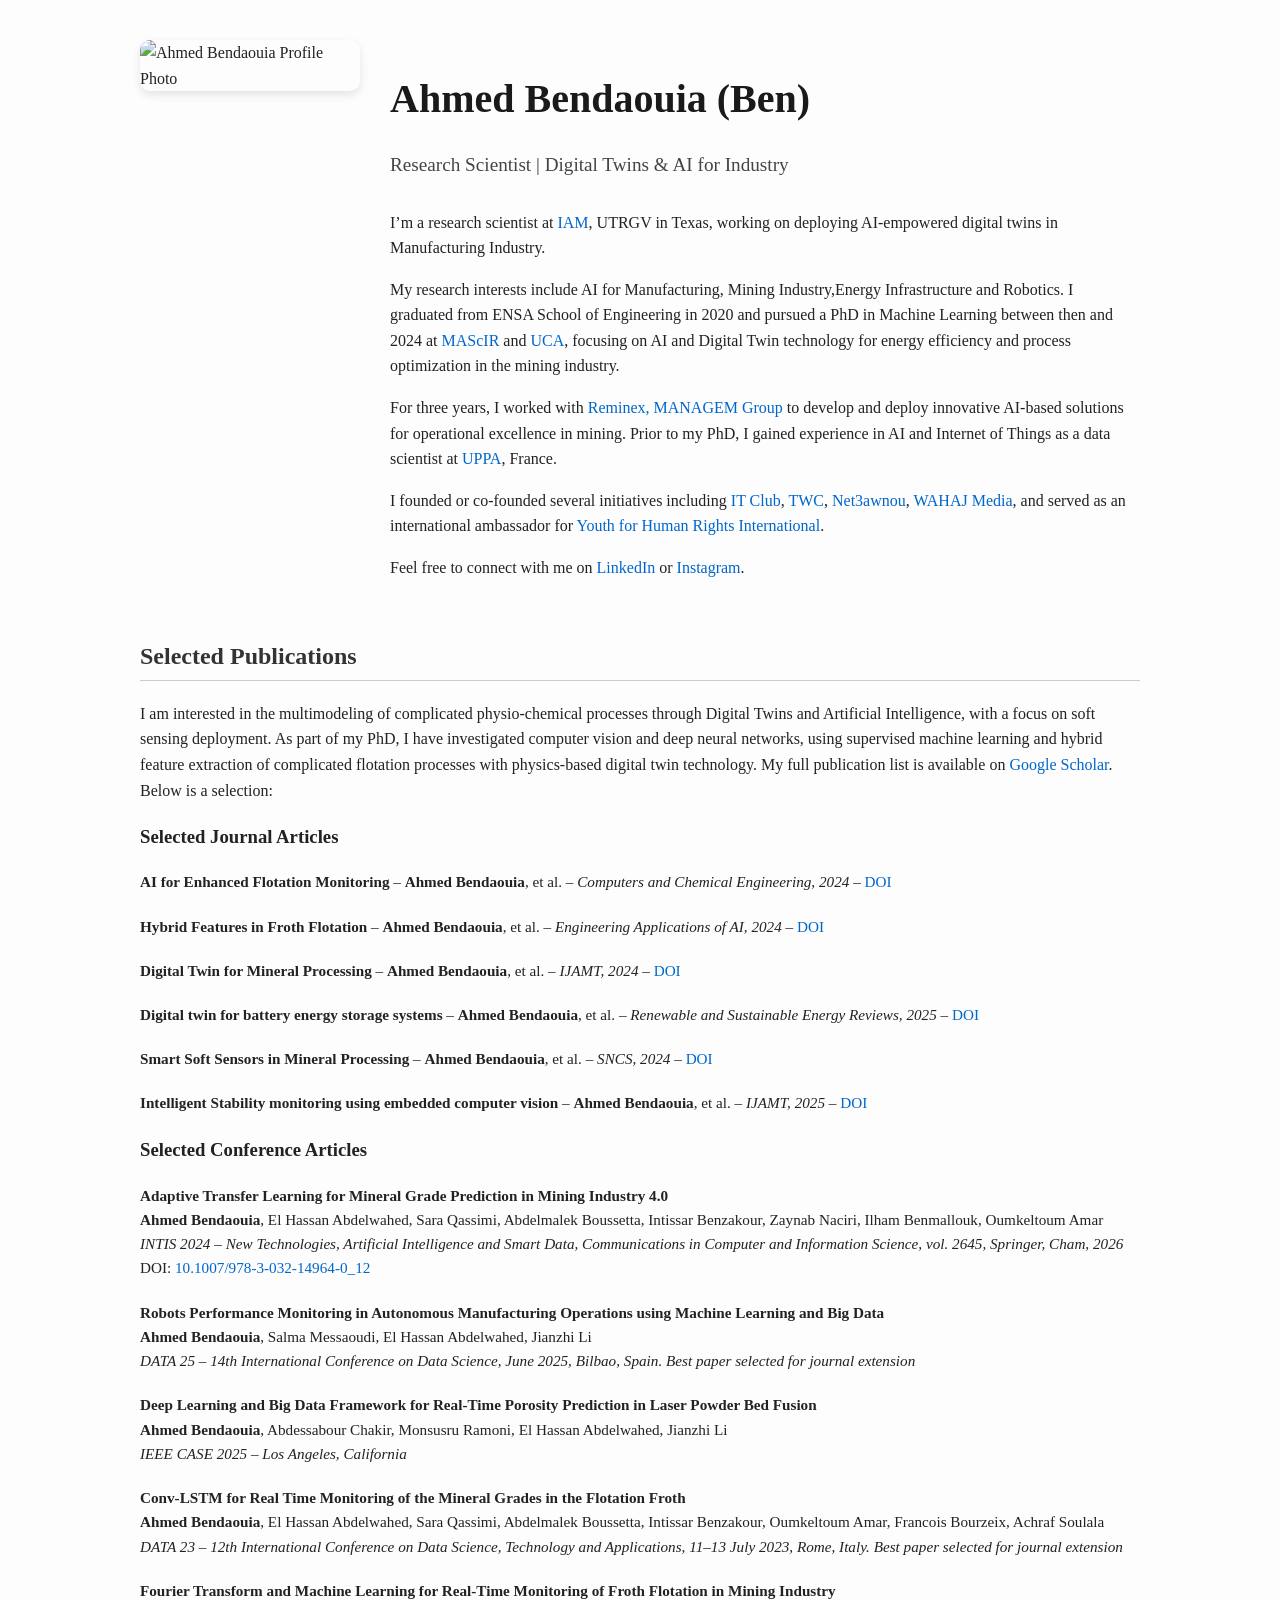
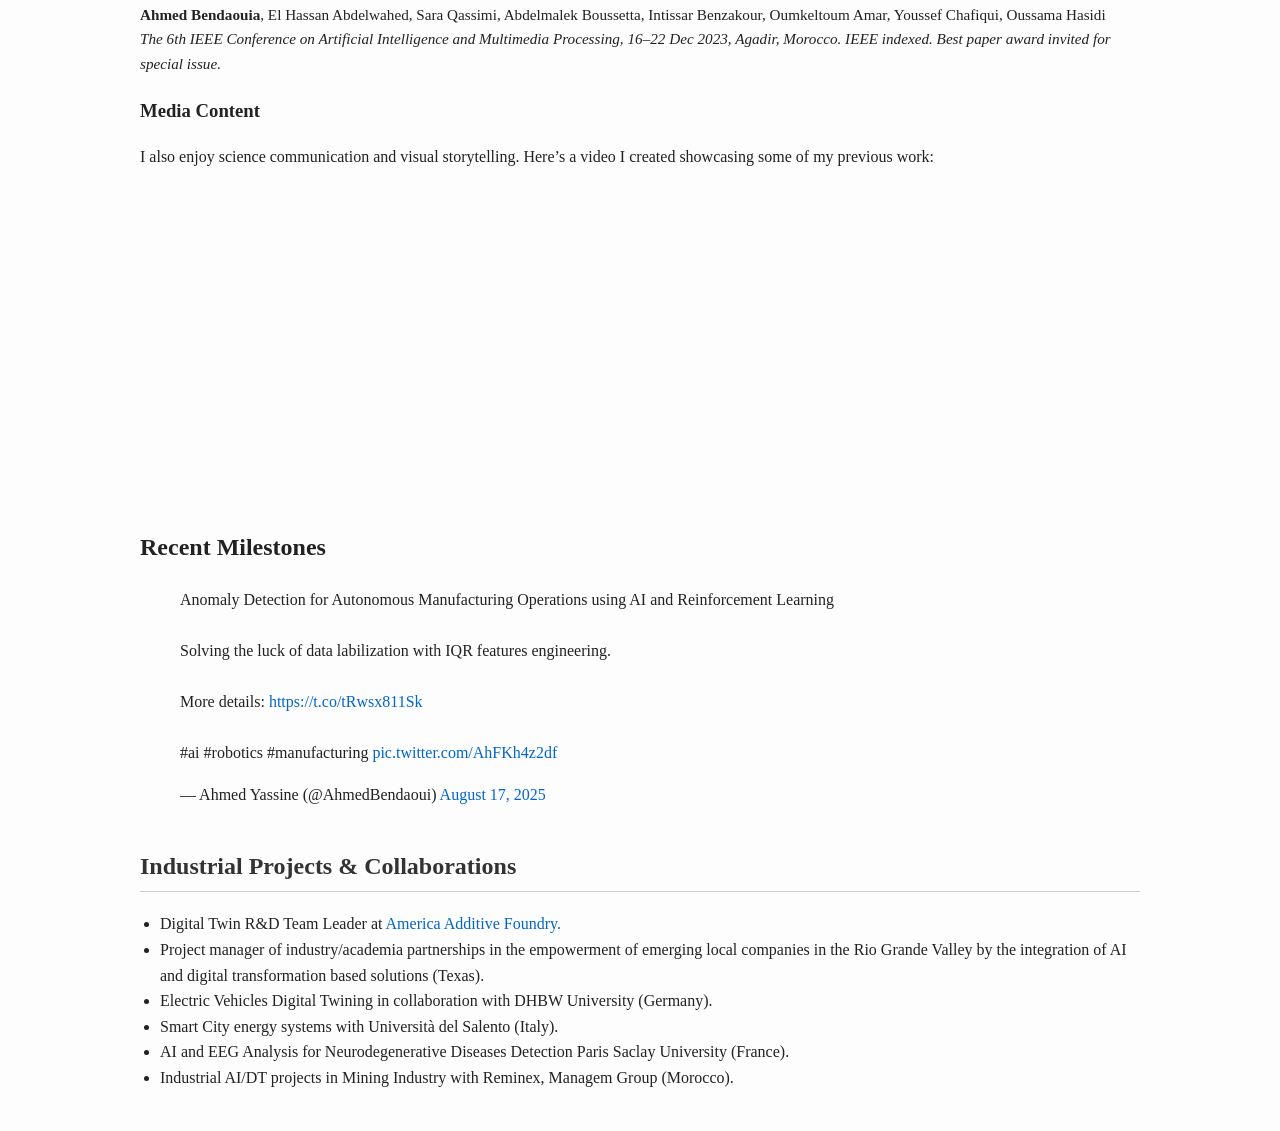
==== archived-site/index.html @ 8ed62ca5 "Take homepage offline by archiving current site files" ====
<!DOCTYPE html>
<html lang="en">
<head>
    <meta charset="UTF-8">
    <title>Ahmed Bendaouia </title>
    <link rel="stylesheet" href="style.css">
</head>
<body>
    <div class="container profile">
        <div class="image-container">
            <img src="Profile Ahmed Bendaouia.jpg" alt="Ahmed Bendaouia Profile Photo">
        </div>
        <div class="bio">
            <h1>Ahmed Bendaouia (Ben)</h1>
            <p class="subtitle">Research Scientist | Digital Twins & AI for Industry</p>
            <p>
                I’m a research scientist at 
                <a href="https://www.utrgv.edu/iam/" target="_blank">IAM</a>, UTRGV in Texas, working on deploying AI-empowered digital twins in Manufacturing Industry.
            </p>
            <p>
                My research interests include AI for Manufacturing, Mining Industry,Energy Infrastructure and Robotics. 
                I graduated from ENSA School of Engineering in 2020 and pursued a PhD in Machine Learning between then and 2024 at 
                <a href="https://www.um6p.ma/en/mascir-moroccan-foundation-advanced-science-innovation-and-research" target="_blank">MAScIR</a> and 
                <a href="https://www.uca.ma/en" target="_blank">UCA</a>, focusing on AI and Digital Twin technology for energy efficiency and 
                process optimization in the mining industry.
            </p>
            <p>
                For three years, I worked with 
                <a href="https://www.managemgroup.com/en" target="_blank">Reminex, MANAGEM Group</a> to develop and deploy innovative AI-based solutions 
                for operational excellence in mining. Prior to my PhD, I gained experience in AI and Internet of Things as a data scientist at 
                <a href="https://www.univ-pau.fr/fr/index.html" target="_blank">UPPA</a>, France.
            </p>
            <p>
                I founded or co-founded several initiatives including 
                <a href="https://www.instagram.com/it.clubfssm?igsh=MjR3ZHBhdmNwejNn" target="_blank">IT Club</a>, 
                <a href="https://www.instagram.com/club_together_we_can?igsh=MTRoNW9ueDQ2cGRrYg==" target="_blank">TWC</a>, 
                <a href="https://www.instagram.com/nt3awnou_morocco?igsh=MTZ1MWN5cHkwdWtiNA==" target="_blank">Net3awnou</a>, 
                <a href="https://www.youtube.com/@wahajmedia" target="_blank">WAHAJ Media</a>, 
                and served as an international ambassador for 
                <a href="https://www.youthforhumanrights.org/" target="_blank">Youth for Human Rights International</a>.
            </p>
            <p>
                Feel free to connect with me on 
                <a href="https://www.linkedin.com/in/ahmedbendaouia" target="_blank">LinkedIn</a> or 
                <a href="https://www.instagram.com/ahmedbendaouia" target="_blank">Instagram</a>.
            </p>
        </div>
    </div>

    <div class="container">
        <div class="section">
            <h2> Selected Publications</h2>
            <p>
                I am interested in the multimodeling of complicated physio-chemical processes through Digital Twins and Artificial Intelligence, 
                with a focus on soft sensing deployment. As part of my PhD, I have investigated computer vision and deep neural networks, using supervised machine learning 
                and hybrid feature extraction of complicated flotation processes with physics-based digital twin technology. My full publication list is available on 
                <a href="https://scholar.google.com/citations?user=_yjMMRQAAAAJ&hl=en&oi=ao" target="_blank">Google Scholar</a>. Below is a selection:
            </p>

            <h3> Selected Journal Articles</h3>
            <ul class="pub-list">
                <li><strong>AI for Enhanced Flotation Monitoring</strong> – <b>Ahmed Bendaouia</b>, et al. – <i>Computers and Chemical Engineering, 2024</i> – <a href="https://doi.org/10.1016/j.compchemeng.2023.108476" target="_blank">DOI</a></li>
                <li><strong>Hybrid Features in Froth Flotation</strong> – <b>Ahmed Bendaouia</b>, et al. – <i>Engineering Applications of AI, 2024</i> – <a href="https://doi.org/10.1016/j.engappai.2023.107680" target="_blank">DOI</a></li>
                <li><strong>Digital Twin for Mineral Processing</strong> – <b>Ahmed Bendaouia</b>, et al. – <i>IJAMT, 2024</i> – <a href="https://doi.org/10.1007/s00170-024-13384-3" target="_blank">DOI</a></li>
                <li><strong>Digital twin for battery energy storage systems</strong> – <b>Ahmed Bendaouia</b>, et al. – <i>Renewable and Sustainable Energy Reviews, 2025</i> – <a href="https://doi.org/10.1016/j.rser.2025.116347" target="_blank">DOI</a></li>
                <li><strong>Smart Soft Sensors in Mineral Processing</strong> – <b>Ahmed Bendaouia</b>, et al. – <i>SNCS, 2024</i> – <a href="https://doi.org/10.1007/s42979-024-02706-7" target="_blank">DOI</a></li>
                <li><strong>Intelligent Stability monitoring using embedded computer vision</strong> – <b>Ahmed Bendaouia</b>, et al. – <i>IJAMT, 2025</i> – <a href="https://doi.org/10.1007/s00170-025-16740-z" target="_blank">DOI</a></li>
            </ul>

            <h3> Selected Conference Articles</h3>
            <ul class="pub-list">
                <li>
                    <strong>Adaptive Transfer Learning for Mineral Grade Prediction in Mining Industry 4.0</strong><br>
                    <b>Ahmed Bendaouia</b>, El Hassan Abdelwahed, Sara Qassimi, Abdelmalek Boussetta, Intissar Benzakour, Zaynab Naciri, Ilham Benmallouk, Oumkeltoum Amar<br>
                    <i>INTIS 2024 – New Technologies, Artificial Intelligence and Smart Data, Communications in Computer and Information Science, vol. 2645, Springer, Cham, 2026</i><br>
                    DOI: <a href="https://doi.org/10.1007/978-3-032-14964-0_12">10.1007/978-3-032-14964-0_12</a>
                </li>
                <li>
                    <strong>Robots Performance Monitoring in Autonomous Manufacturing Operations using Machine Learning and Big Data</strong><br>
                    <b>Ahmed Bendaouia</b>, Salma Messaoudi, El Hassan Abdelwahed, Jianzhi Li<br>
                    <i>DATA 25 – 14th International Conference on Data Science, June 2025, Bilbao, Spain. Best paper selected for journal extension</i>
                </li>
                <li>
                    <strong>Deep Learning and Big Data Framework for Real-Time Porosity Prediction in Laser Powder Bed Fusion</strong><br>
                    <b>Ahmed Bendaouia</b>, Abdessabour Chakir, Monsusru Ramoni, El Hassan Abdelwahed, Jianzhi Li<br>
                    <i>IEEE CASE 2025 – Los Angeles, California</i>
                </li>
                <li>
                    <strong>Conv-LSTM for Real Time Monitoring of the Mineral Grades in the Flotation Froth</strong><br>
                    <b>Ahmed Bendaouia</b>, El Hassan Abdelwahed, Sara Qassimi, Abdelmalek Boussetta, Intissar Benzakour, Oumkeltoum Amar, Francois Bourzeix, Achraf Soulala<br>
                    <i>DATA 23 – 12th International Conference on Data Science, Technology and Applications, 11–13 July 2023, Rome, Italy. Best paper selected for journal extension</i>
                </li>
                <li>
                    <strong>Fourier Transform and Machine Learning for Real-Time Monitoring of Froth Flotation in Mining Industry</strong><br>
                    <b>Ahmed Bendaouia</b>, El Hassan Abdelwahed, Sara Qassimi, Abdelmalek Boussetta, Intissar Benzakour, Oumkeltoum Amar, Youssef Chafiqui, Oussama Hasidi<br>
                    <i>The 6th IEEE Conference on Artificial Intelligence and Multimedia Processing, 16–22 Dec 2023, Agadir, Morocco. IEEE indexed. Best paper award invited for special issue.</i><br>
                </li>
            </ul>

            <h3> Media Content</h3>
            <p>
                I also enjoy science communication and visual storytelling. Here’s a video I created showcasing some of my previous work:<br>
               </p>
            <div>
                 <iframe width="560" height="315" src="https://www.youtube.com/embed/IL3IFCervDk?si=A4GlH9zWwYGz3QHS" title="YouTube video player" frameborder="0" allow="accelerometer; autoplay; clipboard-write; encrypted-media; gyroscope; picture-in-picture; web-share" referrerpolicy="strict-origin-when-cross-origin" allowfullscreen></iframe>
            </div>
        </div>
            <h2> Recent Milestones</h2>
            
            <div class="iframe-section">
            
              <!-- <div class="iframe-container">
                <iframe src="https://www.instagram.com/p/C01569sMpWo/embed" width="400" height="480" frameborder="0" scrolling="no" allowtransparency="true"></iframe>
              </div> -->
                <div class="tweet-container">
                    <blockquote class="twitter-tweet">
                        <p lang="en" dir="ltr">
                            Anomaly Detection for Autonomous Manufacturing Operations using AI and Reinforcement Learning<br><br>
                            Solving the luck of data labilization with IQR features engineering.<br><br>
                            More details: <a href="https://t.co/tRwsx811Sk">https://t.co/tRwsx811Sk</a><br><br>
                            #ai #robotics #manufacturing 
                            <a href="https://t.co/AhFKh4z2df">pic.twitter.com/AhFKh4z2df</a>
                        </p>&mdash; Ahmed Yassine (@AhmedBendaoui) 
                        <a href="https://twitter.com/AhmedBendaoui/status/1957196632686199253?ref_src=twsrc%5Etfw">August 17, 2025</a>
                    </blockquote>
                </div>
                
                <div class="x-post-container">
                    <blockquote class="twitter-tweet" data-lang="en" data-dnt="true" data-theme="light">
                        <a href="https://twitter.com/ahmedbendaoui/status/1960097783857455575"></a>
                    </blockquote>
                </div>
                
                <!-- Twitter widget loader (should only appear ONCE on the page) -->
                <script async src="https://platform.twitter.com/widgets.js" charset="utf-8"></script>

                <!-- <div class="highlighted-image">
                  <a href="https://i0.wp.com/valleybusinessreport.com/wp-content/uploads/2025/05/Pic-7-1.jpg?ssl=1" target="_blank">
                    <img src="https://i0.wp.com/valleybusinessreport.com/wp-content/uploads/2025/05/Pic-7-1.jpg?ssl=1" alt="UTRGV Event Highlight" class="highlighted-img">
                  </a>
                  <p class="caption">Featured in Valley Business Report, May 2025 – UTRGV Digital Twin Research</p>
                </div> --> 

              <!-- <div class="iframe-container">
                <iframe src="https://www.linkedin.com/embed/feed/update/urn:li:ugcPost:7264721597322641408?collapsed=1" height="878" width="504" frameborder="0" allowfullscreen="" title="Post intégré"></iframe>
              </div>

              <div class="iframe-container">
                <iframe src="https://www.linkedin.com/embed/feed/update/urn:li:activity:7344738625319759872" height="480" width="504" frameborder="0" allowfullscreen="" title="LinkedIn Post"></iframe>
              </div>
            
              <div class="iframe-container">
                <iframe src="https://www.linkedin.com/embed/feed/update/urn:li:activity:7328120970966175744" height="480" width="504" frameborder="0" allowfullscreen="" title="LinkedIn Post"></iframe>
              </div> -->
            
            </div>

        <div class="section">
            <h2> Industrial Projects & Collaborations</h2>
            <ul>
                <li>Digital Twin R&D Team Leader at <a href="https://www.americasadditivefoundry.org/about/index.htm" target="_blank">America Additive Foundry.</a></li>
                <li>Project manager of industry/academia partnerships in the empowerment of emerging local companies in the Rio Grande Valley by the integration of AI and digital transformation based solutions (Texas).</li>
                <li>Electric Vehicles Digital Twining in collaboration with DHBW University (Germany).</li>
                <li>Smart City energy systems with Università del Salento (Italy).</li>
                <li>AI and EEG Analysis for Neurodegenerative Diseases Detection Paris Saclay University (France).</li>
                <li>Industrial AI/DT projects in Mining Industry with Reminex, Managem Group (Morocco).</li>
            </ul>
        </div>
    </div>
</body>
</html>
---- archived-site/style.css ----
body {
    font-family: 'Georgia', serif;
    background-color: #fdfdfd;
    color: #222;
    line-height: 1.6;
    margin: 0;
    padding: 0;
}

.container {
    max-width: 1000px;
    margin: 40px auto;
    padding: 0 20px;
}

.profile {
    display: flex;
    flex-wrap: wrap;
    align-items: flex-start;
    gap: 30px;
}

.image-container {
    flex: 0 0 auto;
    max-width: 220px;
    width: 100%;
}

.image-container img {
    width: 100%;
    max-width: 220px;
    height: auto;
    border-radius: 10px;
    box-shadow: 0 4px 10px rgba(0,0,0,0.1);
}

.bio {
    flex: 1;
    min-width: 300px;
}

h1 {
    font-size: 2.5em;
    margin-bottom: 0.3em;
    color: #1a1a1a;
}

.subtitle {
    font-size: 1.2em;
    color: #444;
    margin-bottom: 1.5em;
}

.section {
    margin-top: 2.5em;
}

.section h2 {
    color: #333;
    border-bottom: 1px solid #ccc;
    padding-bottom: 0.2em;
}

ul {
    list-style-type: disc;
    padding-left: 20px;
}

.pub-list {
    list-style-type: none;
    padding-left: 0;
}

.pub-list li {
    margin-bottom: 1.3em;
    font-size: 0.95em;
}

.pub-list li b {
    color: #222;
}

a {
    color: #0066cc;
    text-decoration: none;
}

a:hover {
    text-decoration: underline;
}
.highlighted-image {
    text-align: center;
    margin: 30px 0;
}

.highlighted-img {
    width: 90%;
    max-width: 600px;
    border: 4px solid #4a90e2;
    border-radius: 12px;
    box-shadow: 0 4px 15px rgba(0, 0, 0, 0.2);
    transition: transform 0.3s ease;
}

.highlighted-img:hover {
    transform: scale(1.03);
}

.caption {
    font-style: italic;
    margin-top: 10px;
    color: #444;
}
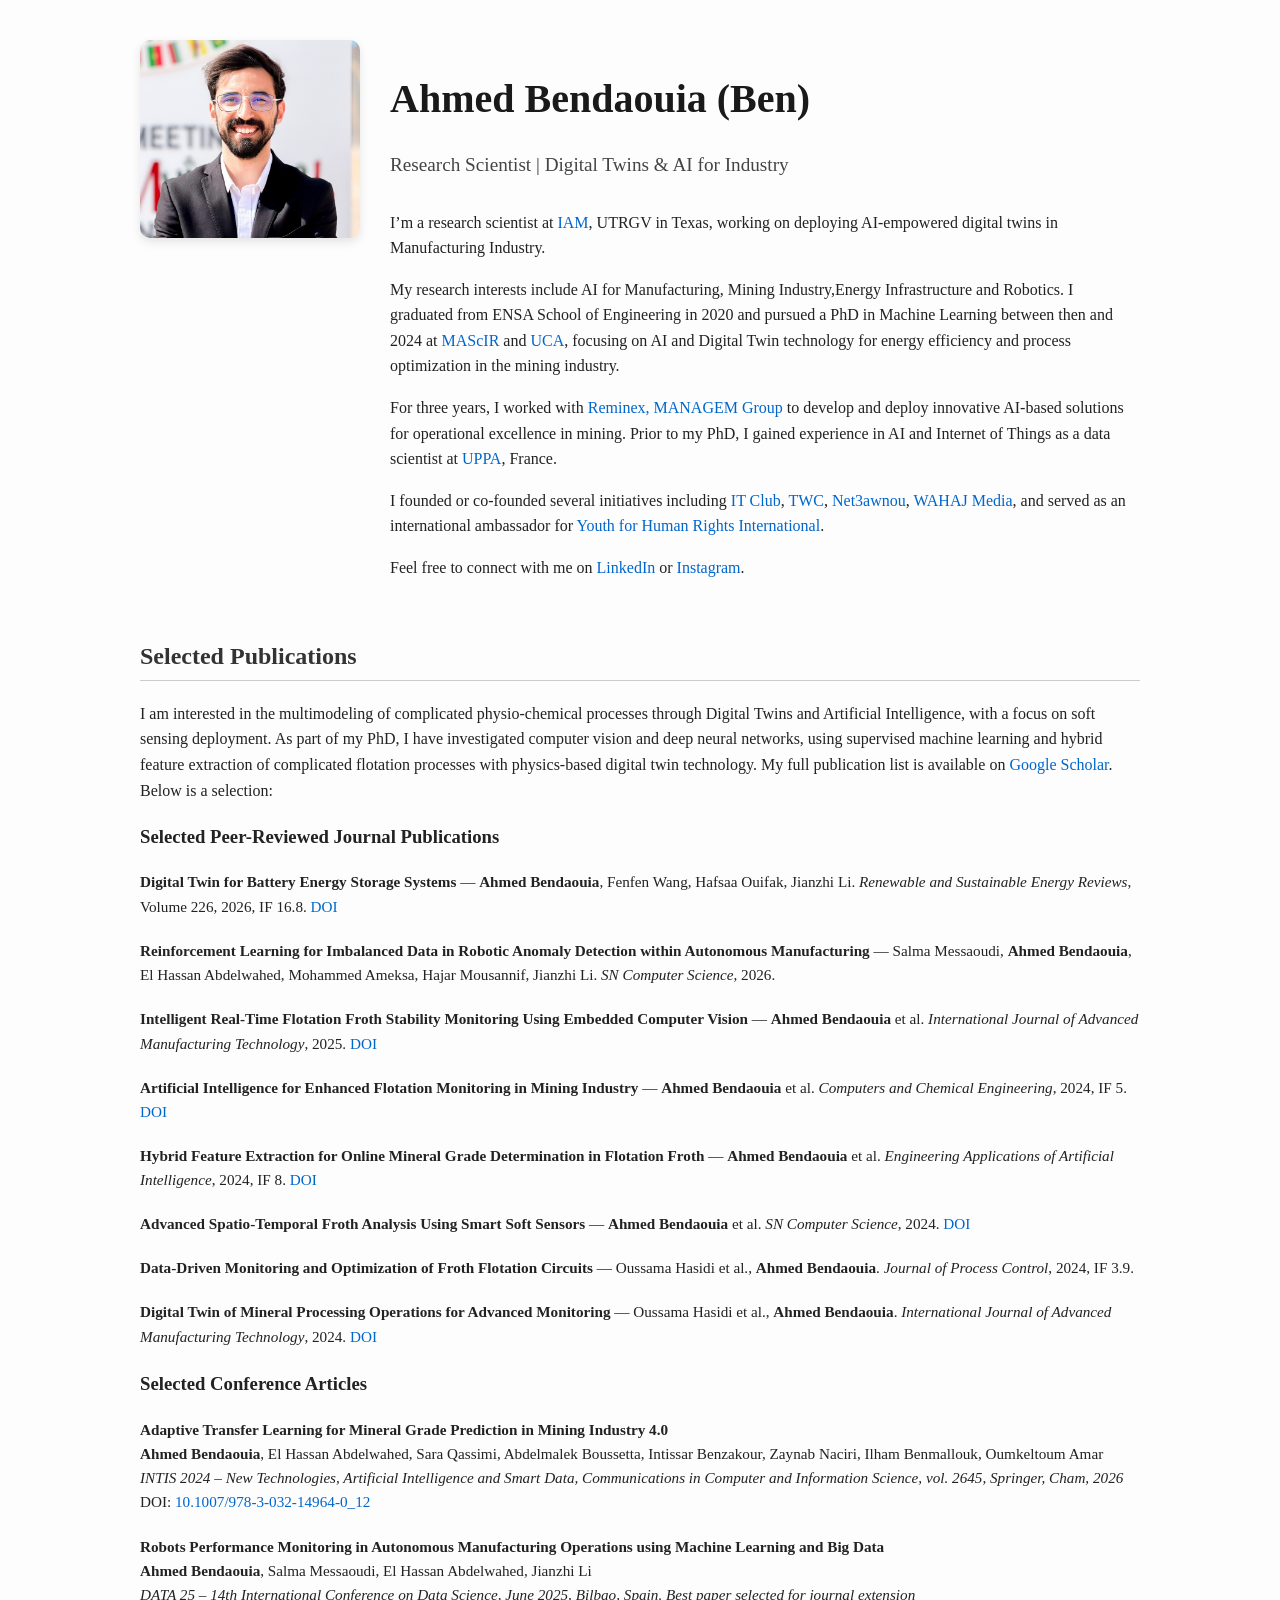
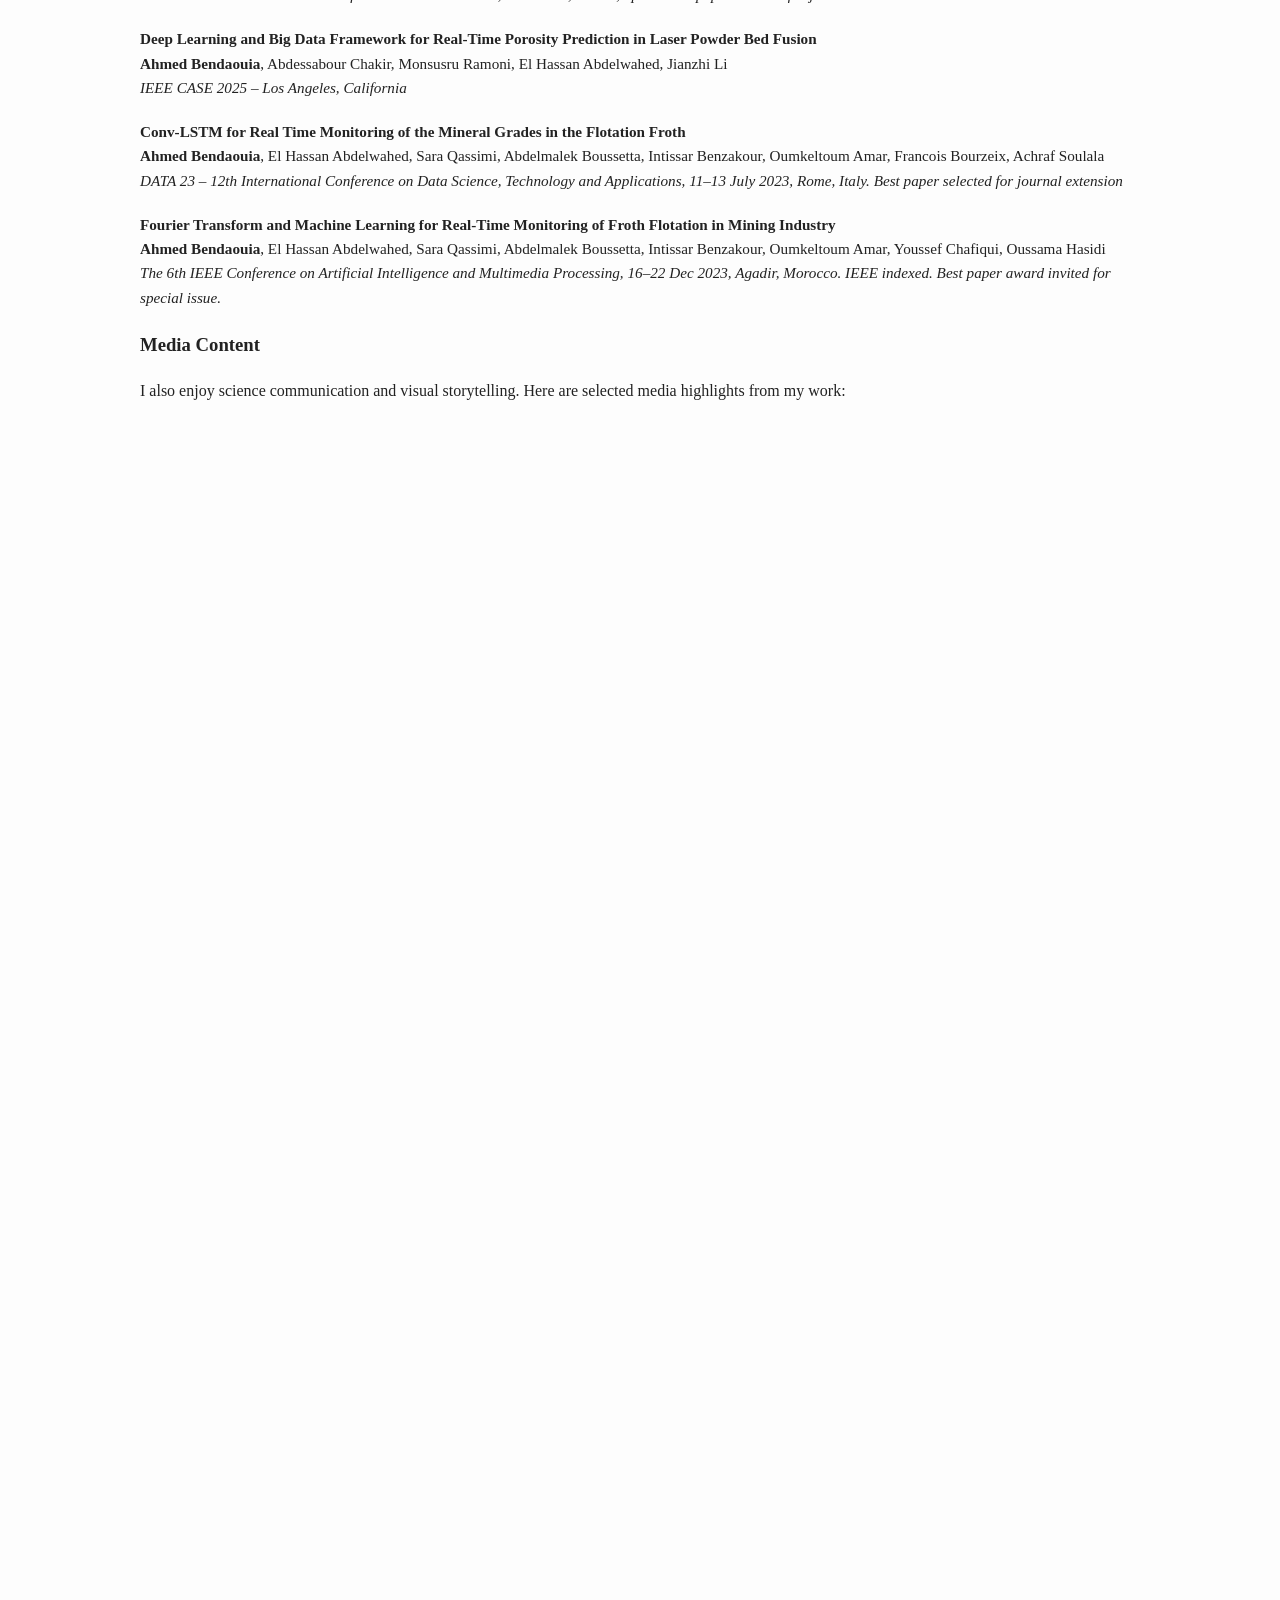
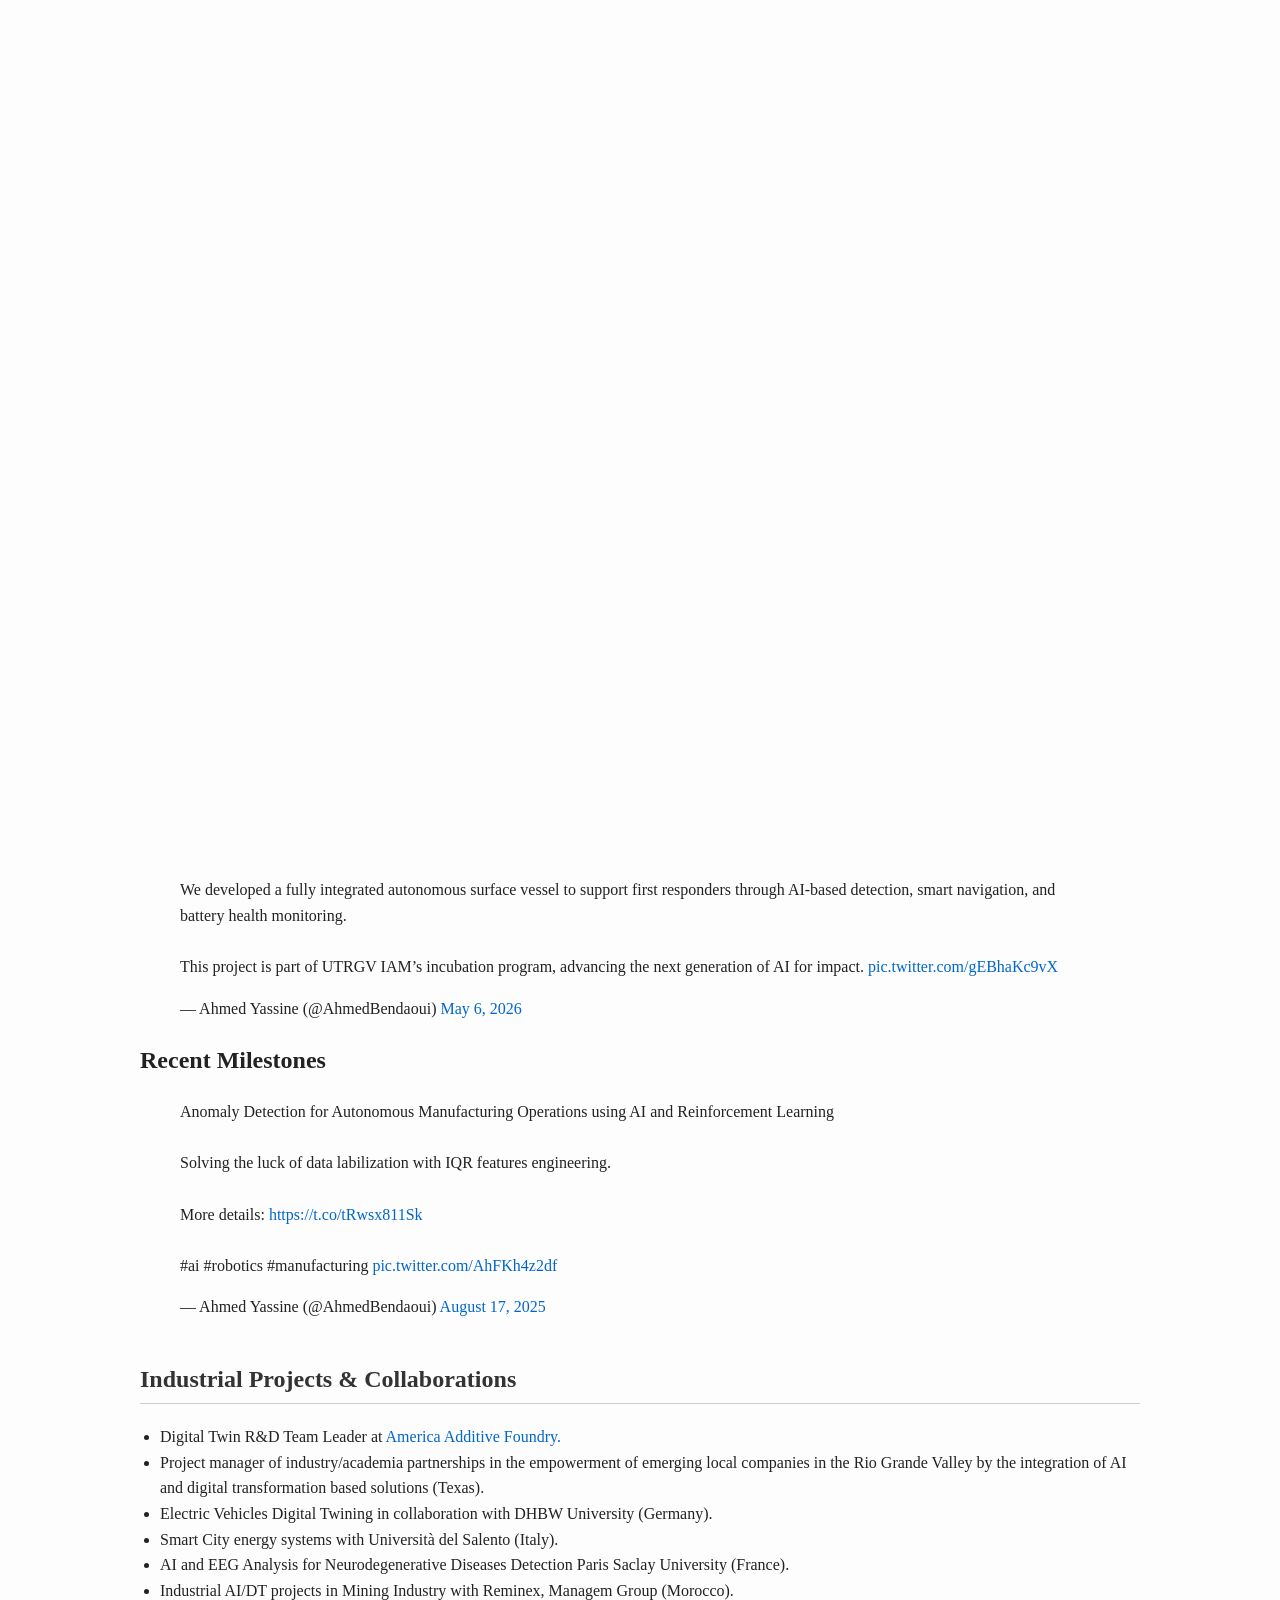
==== commit 836f0ca0: "Publish updated personal website" ====
--- a/archived-site/index.html
+++ b/archived-site/index.html
@@ -57,14 +57,46 @@
                 <a href="https://scholar.google.com/citations?user=_yjMMRQAAAAJ&hl=en&oi=ao" target="_blank">Google Scholar</a>. Below is a selection:
             </p>
 
-            <h3> Selected Journal Articles</h3>
+            <h3> Selected Peer-Reviewed Journal Publications</h3>
             <ul class="pub-list">
-                <li><strong>AI for Enhanced Flotation Monitoring</strong> – <b>Ahmed Bendaouia</b>, et al. – <i>Computers and Chemical Engineering, 2024</i> – <a href="https://doi.org/10.1016/j.compchemeng.2023.108476" target="_blank">DOI</a></li>
-                <li><strong>Hybrid Features in Froth Flotation</strong> – <b>Ahmed Bendaouia</b>, et al. – <i>Engineering Applications of AI, 2024</i> – <a href="https://doi.org/10.1016/j.engappai.2023.107680" target="_blank">DOI</a></li>
-                <li><strong>Digital Twin for Mineral Processing</strong> – <b>Ahmed Bendaouia</b>, et al. – <i>IJAMT, 2024</i> – <a href="https://doi.org/10.1007/s00170-024-13384-3" target="_blank">DOI</a></li>
-                <li><strong>Digital twin for battery energy storage systems</strong> – <b>Ahmed Bendaouia</b>, et al. – <i>Renewable and Sustainable Energy Reviews, 2025</i> – <a href="https://doi.org/10.1016/j.rser.2025.116347" target="_blank">DOI</a></li>
-                <li><strong>Smart Soft Sensors in Mineral Processing</strong> – <b>Ahmed Bendaouia</b>, et al. – <i>SNCS, 2024</i> – <a href="https://doi.org/10.1007/s42979-024-02706-7" target="_blank">DOI</a></li>
-                <li><strong>Intelligent Stability monitoring using embedded computer vision</strong> – <b>Ahmed Bendaouia</b>, et al. – <i>IJAMT, 2025</i> – <a href="https://doi.org/10.1007/s00170-025-16740-z" target="_blank">DOI</a></li>
+                <li>
+                    <strong>Digital Twin for Battery Energy Storage Systems</strong> &mdash; <b>Ahmed Bendaouia</b>, Fenfen Wang, Hafsaa Ouifak, Jianzhi Li.
+                    <i>Renewable and Sustainable Energy Reviews</i>, Volume 226, 2026, IF 16.8.
+                    <a href="https://doi.org/10.1016/j.rser.2025.116347" target="_blank">DOI</a>
+                </li>
+                <li>
+                    <strong>Reinforcement Learning for Imbalanced Data in Robotic Anomaly Detection within Autonomous Manufacturing</strong> &mdash; Salma Messaoudi, <b>Ahmed Bendaouia</b>, El Hassan Abdelwahed, Mohammed Ameksa, Hajar Mousannif, Jianzhi Li.
+                    <i>SN Computer Science</i>, 2026.
+                </li>
+                <li>
+                    <strong>Intelligent Real-Time Flotation Froth Stability Monitoring Using Embedded Computer Vision</strong> &mdash; <b>Ahmed Bendaouia</b> et al.
+                    <i>International Journal of Advanced Manufacturing Technology</i>, 2025.
+                    <a href="https://doi.org/10.1007/s00170-025-16740-z" target="_blank">DOI</a>
+                </li>
+                <li>
+                    <strong>Artificial Intelligence for Enhanced Flotation Monitoring in Mining Industry</strong> &mdash; <b>Ahmed Bendaouia</b> et al.
+                    <i>Computers and Chemical Engineering</i>, 2024, IF 5.
+                    <a href="https://doi.org/10.1016/j.compchemeng.2023.108476" target="_blank">DOI</a>
+                </li>
+                <li>
+                    <strong>Hybrid Feature Extraction for Online Mineral Grade Determination in Flotation Froth</strong> &mdash; <b>Ahmed Bendaouia</b> et al.
+                    <i>Engineering Applications of Artificial Intelligence</i>, 2024, IF 8.
+                    <a href="https://doi.org/10.1016/j.engappai.2023.107680" target="_blank">DOI</a>
+                </li>
+                <li>
+                    <strong>Advanced Spatio-Temporal Froth Analysis Using Smart Soft Sensors</strong> &mdash; <b>Ahmed Bendaouia</b> et al.
+                    <i>SN Computer Science</i>, 2024.
+                    <a href="https://doi.org/10.1007/s42979-024-02706-7" target="_blank">DOI</a>
+                </li>
+                <li>
+                    <strong>Data-Driven Monitoring and Optimization of Froth Flotation Circuits</strong> &mdash; Oussama Hasidi et al., <b>Ahmed Bendaouia</b>.
+                    <i>Journal of Process Control</i>, 2024, IF 3.9.
+                </li>
+                <li>
+                    <strong>Digital Twin of Mineral Processing Operations for Advanced Monitoring</strong> &mdash; Oussama Hasidi et al., <b>Ahmed Bendaouia</b>.
+                    <i>International Journal of Advanced Manufacturing Technology</i>, 2024.
+                    <a href="https://doi.org/10.1007/s00170-024-13384-3" target="_blank">DOI</a>
+                </li>
             </ul>
 
             <h3> Selected Conference Articles</h3>
@@ -99,10 +131,28 @@
 
             <h3> Media Content</h3>
             <p>
-                I also enjoy science communication and visual storytelling. Here’s a video I created showcasing some of my previous work:<br>
-               </p>
-            <div>
-                 <iframe width="560" height="315" src="https://www.youtube.com/embed/IL3IFCervDk?si=A4GlH9zWwYGz3QHS" title="YouTube video player" frameborder="0" allow="accelerometer; autoplay; clipboard-write; encrypted-media; gyroscope; picture-in-picture; web-share" referrerpolicy="strict-origin-when-cross-origin" allowfullscreen></iframe>
+                I also enjoy science communication and visual storytelling. Here are selected media highlights from my work:
+            </p>
+            <div class="media-embed">
+                <iframe width="560" height="315" src="https://www.youtube.com/embed/IL3IFCervDk?si=A4GlH9zWwYGz3QHS" title="YouTube video player" frameborder="0" allow="accelerometer; autoplay; clipboard-write; encrypted-media; gyroscope; picture-in-picture; web-share" referrerpolicy="strict-origin-when-cross-origin" allowfullscreen></iframe>
+            </div>
+            <div class="media-embed">
+                <iframe src="https://www.linkedin.com/embed/feed/update/urn:li:ugcPost:7446206434100469761?collapsed=1" height="628" width="504" frameborder="0" allowfullscreen="" title="Post intégré"></iframe>
+            </div>
+            <div class="media-embed">
+                <iframe src="https://www.linkedin.com/embed/feed/update/urn:li:ugcPost:7394061391281758209?collapsed=1" height="628" width="504" frameborder="0" allowfullscreen="" title="Post intégré"></iframe>
+            </div>
+            <div class="media-embed">
+                <iframe src="https://www.linkedin.com/embed/feed/update/urn:li:share:7384988326342111232?collapsed=1" height="670" width="504" frameborder="0" allowfullscreen="" title="Post intégré"></iframe>
+            </div>
+            <div class="media-embed">
+                <iframe src="https://www.linkedin.com/embed/feed/update/urn:li:share:7381709101975736320?collapsed=1" height="670" width="504" frameborder="0" allowfullscreen="" title="Post intégré"></iframe>
+            </div>
+            <div class="media-embed">
+                <iframe src="https://www.linkedin.com/embed/feed/update/urn:li:ugcPost:7428481986681327616?collapsed=1" height="628" width="504" frameborder="0" allowfullscreen="" title="Post intégré"></iframe>
+            </div>
+            <div class="media-embed">
+                <blockquote class="twitter-tweet"><p lang="en" dir="ltr">We developed a fully integrated autonomous surface vessel to support first responders through AI-based detection, smart navigation, and battery health monitoring.<br><br>This project is part of UTRGV IAM’s incubation program, advancing the next generation of AI for impact. <a href="https://t.co/gEBhaKc9vX">pic.twitter.com/gEBhaKc9vX</a></p>&mdash; Ahmed Yassine (@AhmedBendaoui) <a href="https://twitter.com/AhmedBendaoui/status/2052066562610249983?ref_src=twsrc%5Etfw">May 6, 2026</a></blockquote>
             </div>
         </div>
             <h2> Recent Milestones</h2>
--- a/archived-site/style.css
+++ b/archived-site/style.css
@@ -89,6 +89,17 @@
 a:hover {
     text-decoration: underline;
 }
+
+.media-embed {
+    margin: 1.2em 0;
+}
+
+.media-embed iframe {
+    display: block;
+    max-width: 100%;
+    border: 0;
+}
+
 .highlighted-image {
     text-align: center;
     margin: 30px 0;
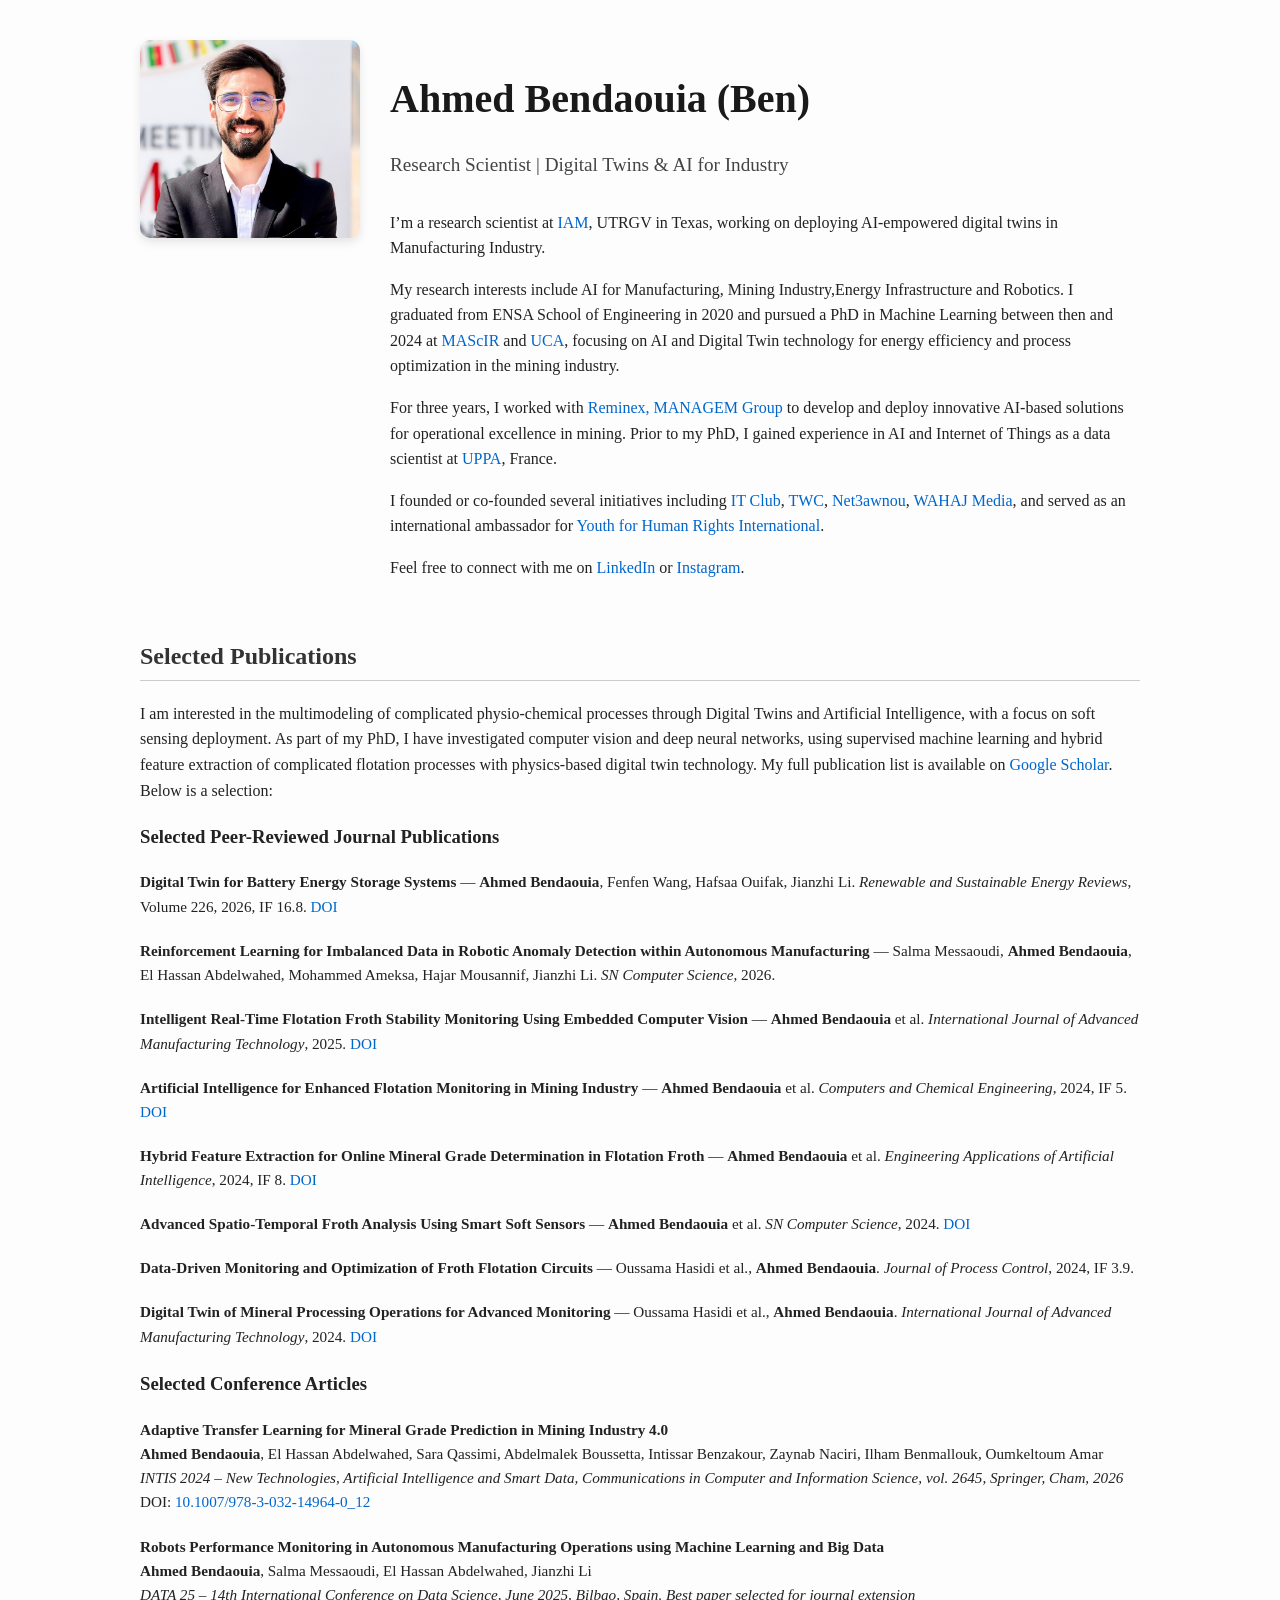
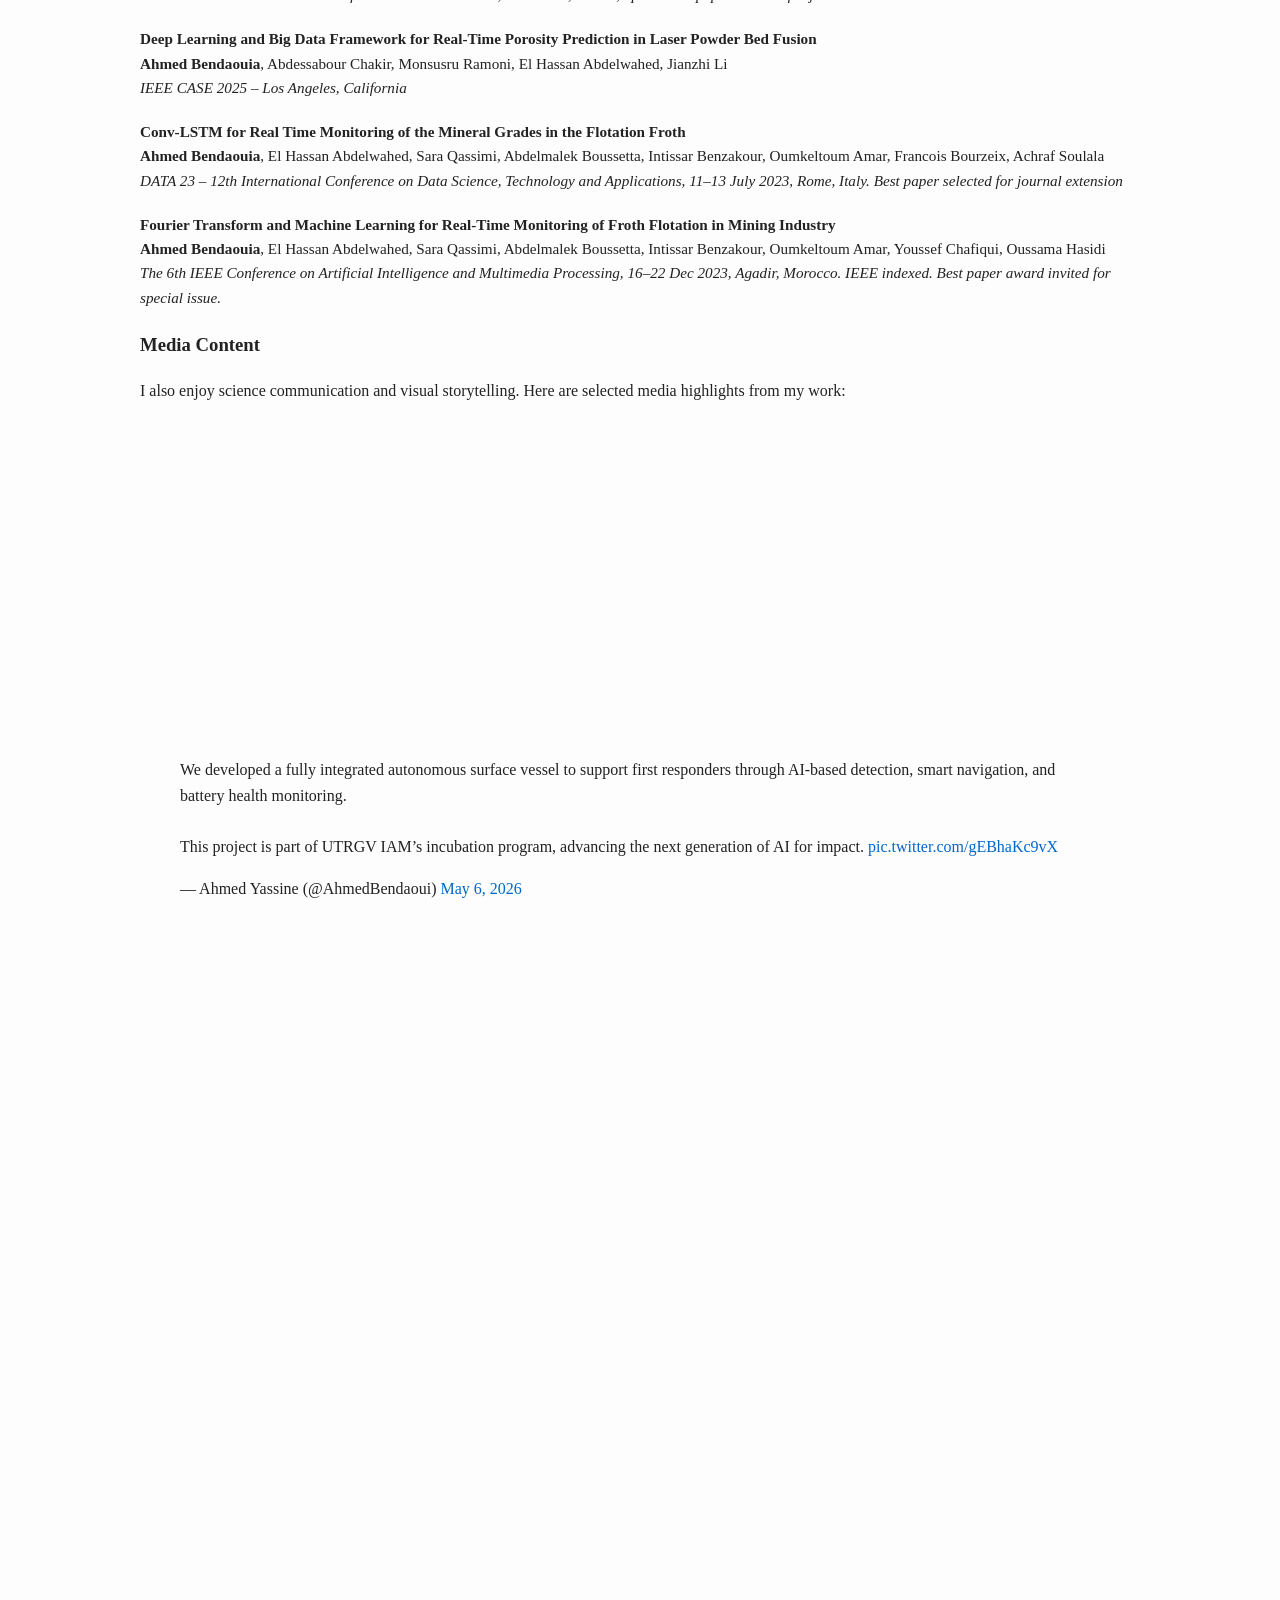
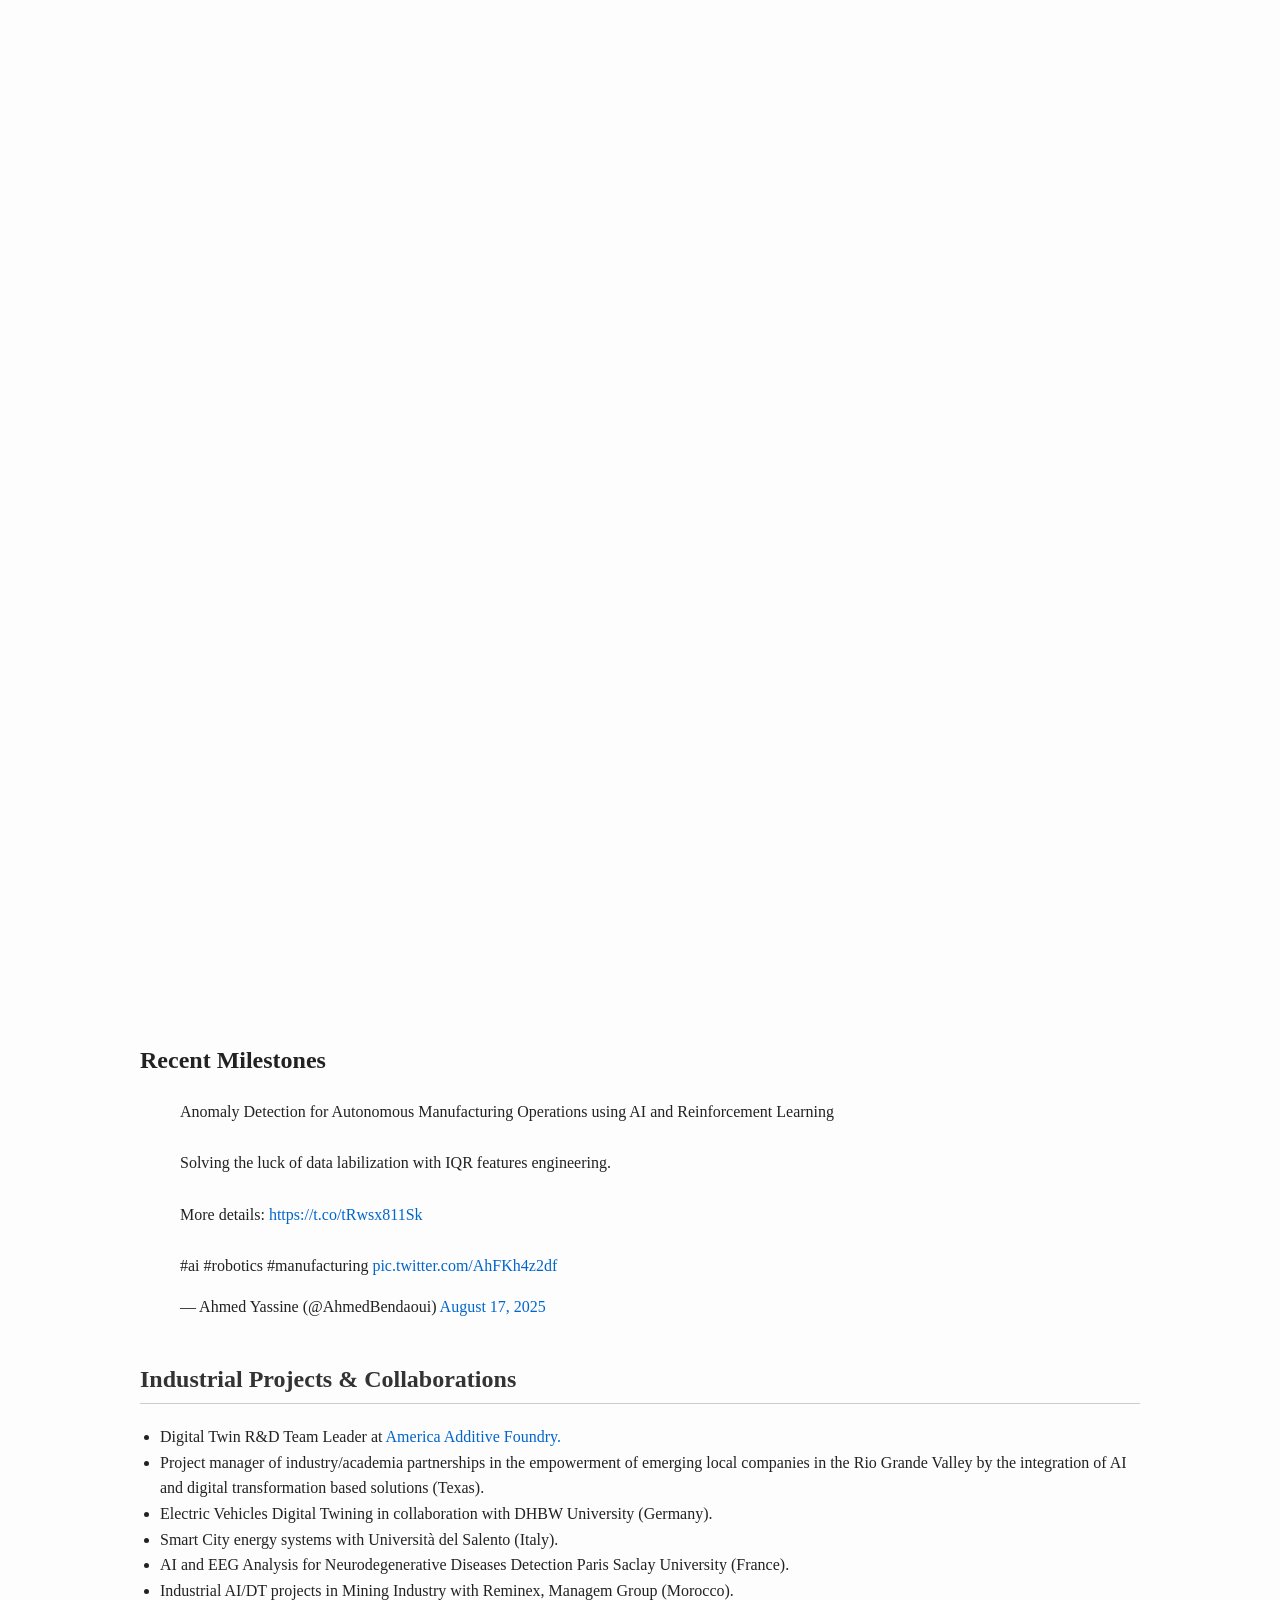
==== commit c4b8f409: "Reorder media embeds" ====
--- a/archived-site/index.html
+++ b/archived-site/index.html
@@ -137,6 +137,9 @@
                 <iframe width="560" height="315" src="https://www.youtube.com/embed/IL3IFCervDk?si=A4GlH9zWwYGz3QHS" title="YouTube video player" frameborder="0" allow="accelerometer; autoplay; clipboard-write; encrypted-media; gyroscope; picture-in-picture; web-share" referrerpolicy="strict-origin-when-cross-origin" allowfullscreen></iframe>
             </div>
             <div class="media-embed">
+                <blockquote class="twitter-tweet"><p lang="en" dir="ltr">We developed a fully integrated autonomous surface vessel to support first responders through AI-based detection, smart navigation, and battery health monitoring.<br><br>This project is part of UTRGV IAM’s incubation program, advancing the next generation of AI for impact. <a href="https://t.co/gEBhaKc9vX">pic.twitter.com/gEBhaKc9vX</a></p>&mdash; Ahmed Yassine (@AhmedBendaoui) <a href="https://twitter.com/AhmedBendaoui/status/2052066562610249983?ref_src=twsrc%5Etfw">May 6, 2026</a></blockquote>
+            </div>
+            <div class="media-embed">
                 <iframe src="https://www.linkedin.com/embed/feed/update/urn:li:ugcPost:7446206434100469761?collapsed=1" height="628" width="504" frameborder="0" allowfullscreen="" title="Post intégré"></iframe>
             </div>
             <div class="media-embed">
@@ -150,9 +153,6 @@
             </div>
             <div class="media-embed">
                 <iframe src="https://www.linkedin.com/embed/feed/update/urn:li:ugcPost:7428481986681327616?collapsed=1" height="628" width="504" frameborder="0" allowfullscreen="" title="Post intégré"></iframe>
-            </div>
-            <div class="media-embed">
-                <blockquote class="twitter-tweet"><p lang="en" dir="ltr">We developed a fully integrated autonomous surface vessel to support first responders through AI-based detection, smart navigation, and battery health monitoring.<br><br>This project is part of UTRGV IAM’s incubation program, advancing the next generation of AI for impact. <a href="https://t.co/gEBhaKc9vX">pic.twitter.com/gEBhaKc9vX</a></p>&mdash; Ahmed Yassine (@AhmedBendaoui) <a href="https://twitter.com/AhmedBendaoui/status/2052066562610249983?ref_src=twsrc%5Etfw">May 6, 2026</a></blockquote>
             </div>
         </div>
             <h2> Recent Milestones</h2>
